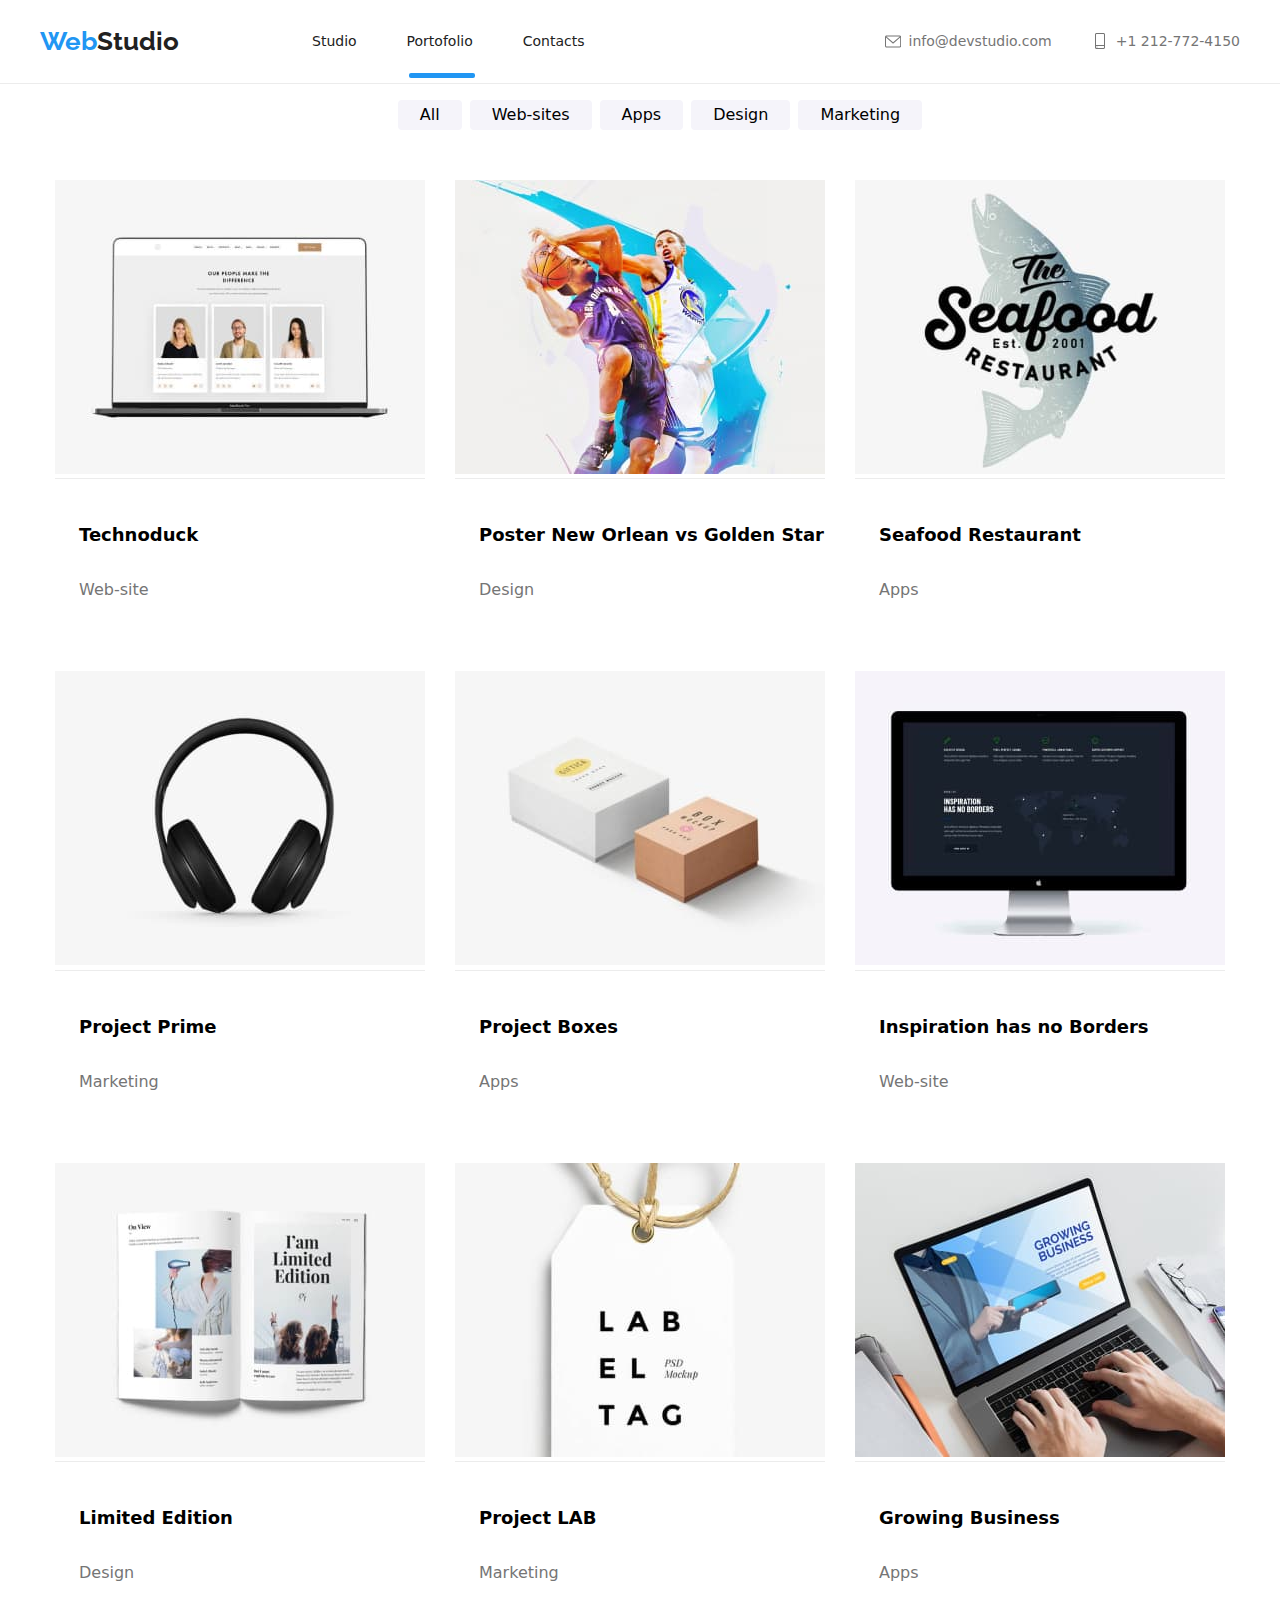
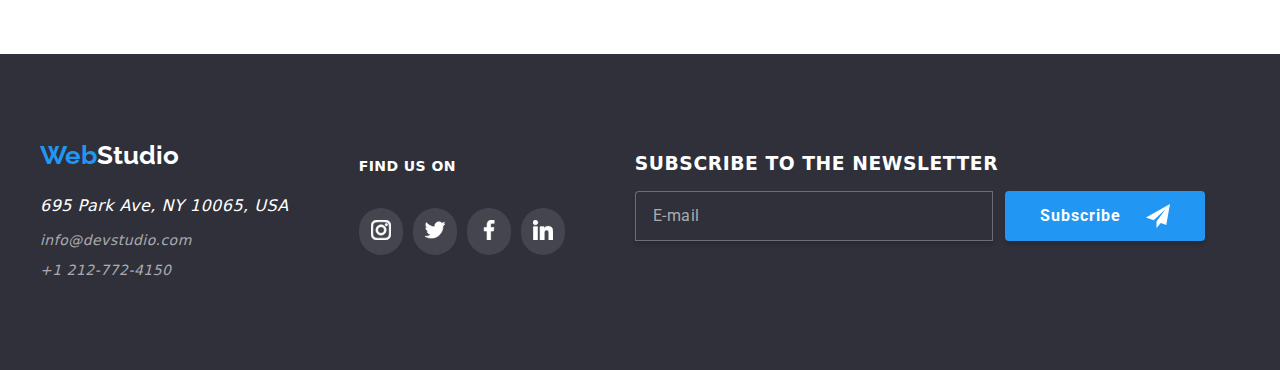
==== portfolio.html @ 45a106b7 "Initial commit" ====
<!DOCTYPE html>
<html lang="en">
  <head>
    <meta charset="UTF-8" />
    <meta name="viewport" content="width=device-width, initial-scale=1.0" />
    <title>Portfolio</title>
    <link
      rel="stylesheet"
      href="https://cdnjs.cloudflare.com/ajax/libs/modern-normalize/2.0.0/modern-normalize.css"
    />
    <link rel="preconnect" href="https://fonts.googleapis.com" />
    <link rel="preconnect" href="https://fonts.gstatic.com" crossorigin />
    <link
      href="https://fonts.googleapis.com/css2?family=Raleway:ital,wght@0,100..900;1,100..900&family=Roboto:ital,wght@0,100;0,300;0,400;0,500;0,700;0,900;1,100;1,300;1,400;1,500;1,700;1,900&display=swap"
      rel="stylesheet"
    />
    <link rel="stylesheet" href="./css/style.css" />
  </head>
  <body>
    <!--Header Section-->
    <header id="webStudio">
      <section class="nav-section studio-section-header">
        <div class="container studio-container">
          <div class="logo">
            <a href="#webStudio" class="logo-link"
              ><p class="studio"><span class="span">Web</span>Studio</p></a
            >
          </div>
          <nav class="nav-bar">
            <ul class="header__nav-list">
              <li>
                <a href="./index.html" class="nav-link">Studio</a>
              </li>
              <li>
                <a href="./portfolio.html"  class="nav-link active">Portofolio</a>
              </li>
              <li><a href="#contact"  class="nav-link">Contacts</a></li>
            </ul>
          </nav>
          <div class="header__nav-links">
            <div class="nav-contacts">
              <a
                href="mailto:info@devstudio.com"
                class="nav-contact"
                target="_blank"
              >
                <svg class="nav-icon__item">
                  <use href="./images/icons/icon.svg.svg#icon-envelope-contact-icon" />
                </svg>
                <p class="nav-contact__item">info@devstudio.com</p>
              </a>
            </div>
            <div class="nav-contacts">
              <a href="tel:+1212-772-4150" class="nav-contact" target="_blank">
                <svg class="nav-icon__item">
                  <use href="./images/icons/icon.svg.svg#icon-smartphone-contact-icon" />
                </svg>
                <p class="nav-contact__item">+1 212-772-4150</p>
              </a>
            </div>
          </div>
        </div>
      </section>
    </header>
    <!--Main Section-->
    <main>
      <section class="main-section">
        <div class="container">
          <ul class="main-section__btn">
            <li><button type="button" class="btn-item">All</button></li>
            <li><button type="button" class="btn-item">Web-sites</button></li>
            <li><button type="button" class="btn-item">Apps</button></li>
            <li><button type="button" class="btn-item">Design</button></li>
            <li><button type="button" class="btn-item">Marketing</button></li>
          </ul>
          <!--Container cu imagini despre Portfolio-->
          <!--Container 1-->
          <div class="our-projects__section">
          <div class="our-projects">
            <div class="our-projects-item">
              <div class="overlay">
                <p>
                  Technoduck is a state-of-the-art coronavirus distribution
                  platform. Companies use this platform for digital espionage
                  and attacks on competitors' secure servers.
                </p>
              </div>
              <img
                src="./images/img-6-1.jpg"
                width="370"
                height="294"
                alt="A laptop with a website"
              />
            </div>
            <div class="our-projects__info">
              <h3 class="our-projects__title">Technoduck</h3>
              <p class="our-projects__subtitle">Web-site</p>
            </div>
          </div>
          <div class="our-projects">
            <div class="our-projects-item">
              <div class="overlay">
                <p>Poster New Orlean vs Golden Star</p>
              </div>
              <img
                src="./images/img-7-1.jpg"
                width="370"
                height="294"
                alt="A design for a poster and two basketball players"
              />
            </div>
            <div class="our-projects__info">
              <h3 class="our-projects__title">
                Poster New Orlean vs Golden Star
              </h3>
              <p class="our-projects__subtitle">Design</p>
            </div>
          </div>
          <div class="our-projects">
            <div class="our-projects-item">
              <div class="overlay">
                <p>Seafood Restaurant</p>
              </div>
              <img
                src="./images/img-8-1.jpg"
                width="370"
                height="294"
                alt="Un design pentru Seafood Restaurant"
              />
            </div>
            <div class="our-projects__info">
              <h3 class="our-projects__title">Seafood Restaurant</h3>
              <p class="our-projects__subtitle">Apps</p>
            </div>
          </div>
          <div class="our-projects">
            <div class="our-projects-item">
              <div class="overlay">
                <p>Project Prime</p>
              </div>
              <img
                src="./images/img-9-1.jpg"
                width="370"
                height="294"
                alt="Headphones"
              />
            </div>
            <div class="our-projects__info">
              <h3 class="our-projects__title">Project Prime</h3>
              <p class="our-projects__subtitle">Marketing</p>
            </div>
          </div>
          <div class="our-projects">
            <div class="our-projects-item">
              <div class="overlay">
                <p>Project Boxes</p>
              </div>
              <img src="./images/img-10-1.jpg" alt="Two Project Boxes" />
            </div>
            <div class="our-projects__info">
              <h3 class="our-projects__title">Project Boxes</h3>
              <p class="our-projects__subtitle">Apps</p>
            </div>
          </div>
          <div class="our-projects">
            <div class="our-projects-item">
              <div class="overlay">
                <p>Inspiration has no Borders</p>
              </div>
              <img
                src="./images/img-11-1.jpg"
                width="370"
                height="294"
                alt="A pc with a website"
              />
            </div>
            <div class="our-projects__info">
              <h3 class="our-projects__title">Inspiration has no Borders</h3>
              <p class="our-projects__subtitle">Web-site</p>
            </div>
          </div>
          <div class="our-projects">
            <div class="our-projects-item">
              <div class="overlay">
                <p>Limited Edition</p>
              </div>
              <img
                src="./images/img-12-1.jpg"
                width="370"
                height="294"
                alt="A design for a book with pictures and text"
              />
            </div>
            <div class="our-projects__info">
              <h3 class="our-projects__title">Limited Edition</h3>
              <p class="our-projects__subtitle">Design</p>
            </div>
          </div>
          <div class="our-projects">
            <div class="our-projects-item">
              <div class="overlay">
                <p>Project LAB</p>
              </div>
              <img
                src="./images/img-13-1.jpg"
                width="370"
                height="294"
                alt="A Project Lab marketing project"
              />
            </div>
            <div class="our-projects__info">
              <h3 class="our-projects__title">Project LAB</h3>
              <p class="our-projects__subtitle">Marketing</p>
            </div>
          </div>
          <div class="our-projects">
            <div class="our-projects-item">
              <div class="overlay">
                <p>Growing Business</p>
              </div>
              <img
                src="./images/img-14-1.jpg"
                width="370"
                height="294"
                alt="A person is typing on the keyboard and looking at a website"
              />
            </div>
            <div class="our-projects__info">
              <h3 class="our-projects__title">Growing Business</h3>
              <p class="our-projects__subtitle">Apps</p>
            </div>
          </div>
        </div>
      </section>
    </main>
    <!--Footer section-->
    <footer>
      <section class="footer-section" >
        <div class="container">
          <div>
            <div class="logo">
              <a href="#webStudio" class="logo-link">
                <p class="studio"><span class="span">Web</span>Studio</p></a
              >
            </div>
            <address class="address">
              <p>695 Park Ave, NY 10065, USA</p>

              <ul class="address-list">
                <li>
                  <a
                    href="mailto:info@devstudio.com"
                    class="address-list__links"
                    >info@devstudio.com</a
                  >
                </li>
                <li>
                  <a href="tel:+1212-772-4150" class="address-list__links"
                    >+1 212-772-4150</a
                  >
                </li>
              </ul>
            </address>
          </div>
          <section class="find-us__section">
            <div><h3 class="find-us__title">FIND US ON</h3></div>
            <div class="find-us__icons">
              <div class="find-us-icon">
                <a href="https://www.instagram.com/">
                  <svg class="find-us-icon__item">
                    <use
                      href="./images/icons/icon.svg.svg#icon-instagram-fooer-icon"
                    />
                  </svg>
                </a>
              </div>
              <div class="find-us-icon">
                <a class="find-us-icon__links" href="https://twitter.com/">
                  <svg class="find-us-icon__item">
                    <use
                      href="./images/icons/icon.svg.svg#icon-twitter-footer-icon"
                    />
                  </svg>
                </a>
              </div>
              <div class="find-us-icon">
                <a href="https://de-de.facebook.com/">
                  <svg class="find-us-icon__item">
                    <use
                      href="./images/icons/icon.svg.svg#icon-facebook-footer-icon"
                    />
                  </svg>
                </a>
              </div>
              <div class="find-us-icon">
                <a href="https://www.linkedin.com/feed/">
                  <svg class="find-us-icon__item">
                    <use
                      href="./images/icons/icon.svg.svg#icon-linkedin-footer-icon"
                    />
                  </svg>
                </a>
              </div>
            </div>
          </section>
          <section class="subscribe__section">
            <div>
              <h3 class="subscribe__title">SUBSCRIBE TO THE NEWSLETTER</h3>
              <form name="subscribe__form" class="subscribe__form">
           <label class="subscribe-form__position">
            <input name="useremail" type="email" class="subscribe-form__input" placeholder="E-mail" />
            <button type="submit" class="subscribe-form__btn btn__title">Subscribe
            <svg class="subscribe-form__svg" width="24px" height="24px">
              <use href="./images/icons/icon.svg.svg#icon-send-icon"></use>
            </svg>
            </button> 
            </div>
          </section>
        </div>
      </section>
    </footer>
  </body>
</html>
---- css/style.css ----
:root {
  --blue: #2196f3;
  --light-grey: #f5f4fa;
  --white: #ffffff;
  --border-color: #ececec;
  --icon-color: #afb1b8;
  --footer-info-color: #ffffff99;
  --light-black: #757575;
  --black: #212121;
  --second-black: rgba(255, 255, 255, 0.1);
  --primary-background-color: #2f303a;
  --primary-font: "Roboto", sans-serif;
  --secondary-font: "Raleway", sans-serif;
}

/*Index html style */
.body {
  color: var(--black);
  font-size: 14px;
  font-family: var(--primary-font);
  margin: 0;
  padding: 0;
}

.section {
  padding: 94px 0;
}
/*Header section style */
.nav-section {
  display: flex;
  border-bottom: 1px solid var(--border-color);
}

.container {
  width: 1200px;
  max-width: 100%;
  margin: 0 auto;
}
.nav-section .container {
  display: flex;
  justify-content: space-between;
  text-align: center;
  flex-direction: row;
  align-items: center;
  gap: 93px;
}

.nav-bar {
  display: flex;
  text-align: center;
  margin-left: 0;
  margin-right: auto;
}
.header__nav-list {
  display: flex;
  gap: 50px;
  list-style: none;
  margin-inline-start: 0;
}

.logo .logo-link {
  font-family: var(--secondary-font);
  font-size: 26px;
  line-height: 30.52px;
  font-weight: 700;
  text-decoration: none;
  color: var(--black);
}
.logo .logo-link .studio .span {
  color: var(--blue);
}
.nav-link {
  text-decoration: none;
  color: var(--black);
  font-weight: 500;
  line-height: 16.41px;
  font-size: 14px;
  position: relative;
}
.nav-link:hover,
.nav-link:focus {
  color: var(--blue);
  text-decoration: none;
  transition: cubic-bezier(0.4, 0, 0.2, 1) 250ms;
}
.nav-link:hover::after,
.nav-link:hover .active::after {
  content: "";
  position: absolute;
  width: 100%;
  top: 40px;
  left: 2px;
  height: 5px;
  border-radius: 2px;
  background-color: var(--blue);
  transition: cubic-bezier(0.4, 0, 0.2, 1) 250ms;
}
.nav-link.active::after {
  content: "";
  position: absolute;
  width: 100%;
  top: 40px;
  left: 2px;
  height: 5px;
  border-radius: 2px;
  background-color: var(--blue);
  transition: cubic-bezier(0.4, 0, 0.2, 1) 250ms;
}

.header__nav-links {
  display: flex;
  gap: 40px;
}
.nav-contacts {
  display: flex;
  position: relative;
  align-items: center;
}
.nav-contacts:focus.nav-contact,
.nav-contact:focus .nav-icon__item {
  color: var(--blue);
  fill: var(--blue);
  text-decoration: none;
  transition: cubic-bezier(0.4, 0, 0.2, 1) 250ms;
}

.nav-contact {
  font-family: inherit;
  font-size: 14px;
  color: var(--light-black);

  font-weight: 500;
  text-decoration: none;
  align-items: center;
  display: flex;
  gap: 8px;
}
.nav-icon__item {
  width: 16px;
  height: 16px;
  fill: var(--light-black);
}
.nav-contacts:hover .nav-contact .nav-icon__item,
.nav-contacts:hover .nav-contact {
  color: var(--blue);
  fill: var(--blue);
  text-decoration: none;
  transition: cubic-bezier(0.4, 0, 0.2, 1) 250ms;
}
/*Hero section style */
.hero-section .container {
  width: 1600px;
  max-width: 100%;
  background-image: linear-gradient(
      to left,
      rgba(47, 48, 58, 0.4),
      rgba(196, 196, 196, 0.1)
    ),
    url(../images/hero-bg-img.jpg);
  background-size: cover;
}

.hero-section-aile {
  display: flex;
  flex-direction: column;
  padding: 164px 0 200px 0;
  align-items: center;
}
.hero-section .hero-section__title {
  text-align: center;
  font-size: 44px;
  line-height: 60px;
  color: var(--white);
  letter-spacing: 0.06em;
  font-weight: 900;
  margin-bottom: 30px;
}
.hero-section__btn {
  font-size: 16px;
  font-weight: 700;
  line-height: 30px;
  color: var(--white);
  background-color: var(--blue);
  padding: 10px 20px;
  border-radius: 4px;
  border: none;
  font-family: inherit;
  cursor: pointer;
}
/*About section style */
.about-us-section__list {
  display: flex;
  justify-content: center;
  gap: 30px;
  list-style: none;
  margin-bottom: 94px;
}

.about-us__icon {
  display: flex;
  justify-content: center;
  padding: 25px 100px;
  background-color: var(--light-grey);
}
.about-us__icon svg {
  width: 70px;
  height: 70px;
}
.about-us-section__title {
  padding-top: 30px;
  font-size: 14px;
  font-weight: 700;
  line-height: 16.41px;
  letter-spacing: 0.03em;
}
.about-us-section__information {
  line-height: 24px;
  letter-spacing: 0.03em;
}

/*What we do section style*/
.what-we-do {
  display: flex;
  flex-direction: row;
  justify-content: center;
  gap: 30px;
  padding-left: 0;
}
.custom-h2 {
  padding-top: 0;
  margin-bottom: 50px;
  text-align: center;
  font-size: 36px;
  font-weight: 700;
  line-height: 42.19px;
  letter-spacing: 0.03em;
}
.img-box {
  position: relative;
}
.box-name {
  position: absolute;
  bottom: 0;
  width: 100%;
  color: var(--white);
  background-color: #2f303acc;
  text-align: center;
  font-family: inherit;
  font-size: 14px;
  font-weight: 700;
  line-height: 16.41px;
  letter-spacing: 0.03em;
  padding: 10px 0;
}

/*Team section style*/
.team-section {
  padding: 94px 0;
  background-color: var(--light-grey);
}

.team-section__cards {
  display: flex;
  gap: 30px;
}
.team-section__card {
  display: flex;
  align-items: center;
  flex-direction: column;
  background-color: var(--white);
  border-radius: 4px;
  box-shadow: 0px 2px 1px 0px rgba(0, 0, 0, 0.2),
    0px 1px 1px 0px rgba(0, 0, 0, 0.14), 0px 1px 3px 0px rgba(0, 0, 0, 0.12);
}

.team-section__h3 {
  text-align: center;
  margin-top: 30px;
  font-size: 16px;
  line-height: 18.75px;
  font-weight: 500;
  letter-spacing: 0.03em;
}
.team-section__subtitle {
  text-align: center;
  margin: 4px 0 20px 0;
  font-size: 16px;
  line-height: 18.75px;
  letter-spacing: 0.03em;
  color: var(--light-black);
}
.team-section-icon__svg {
  width: 20px;
  height: 20px;
  border: none;
}

.team-section__icons {
  display: flex;
  justify-content: center;
  align-items: center;
  padding: 0 0 20px 0;
}

.team-section__icon {
  border-radius: 50%;
  padding: 12px 12px 10px 12px;
  fill: var(--icon-color);
}

.team-section__icon:hover,
.team-section__icon:focus {
  background-color: var(--blue);
  fill: var(--white);
  transition: cubic-bezier(0.4, 0, 0.2, 1) 250ms;
}
/*Customers section style*/

.custom-h2 {
  margin-top: 94px;
}
.customers-section__icons {
  display: flex;
  gap: 30px;
  justify-content: center;
  align-items: center;
  padding-top: 50px;
  padding-bottom: 94px;
}
.customers-section__icon {
  border: 1px solid var(--icon-color);
  border-radius: 4px;
  display: flex;
  padding: 16px 32px;
  justify-content: center;
  align-items: center;
  fill: var(--icon-color);
}

.customers-section__icon:hover,
.customers-section__icon:focus {
  border: 1px solid var(--blue);
  fill: var(--blue);
  transition: cubic-bezier(0.4, 0, 0.2, 1) 250ms;
}
.customers-section__icon-svg:hover,
.customers-section__icon-svg:focus {
  fill: var(--blue);
  transition: cubic-bezier(0.4, 0, 0.2, 1) 250ms;
}
.customers-section__icon-svg {
  width: 100px;
  height: 60px;
}
/*Footer section style*/
.footer-section {
  padding: 60px 0;
  display: flex;
  background-color: var(--primary-background-color);
  color: var(--white);
}
.footer-section .container {
  display: flex;
  flex-direction: row;
  gap: 70px;
}
.address p {
  letter-spacing: 0.03rem;
}

.address-list {
  display: flex;
  flex-direction: column;
  gap: 12px;
  list-style: none;
  padding: 0;
  margin-bottom: 30px;
  letter-spacing: 0.03em;
}
.address-list__links {
  font-family: inherit;
  font-size: 14px;
  font-weight: 400;
  line-height: 16px;
  color: var(--footer-info-color);

  text-decoration: none;
}
.address-list__links:hover,
.address-list__links:focus {
  text-decoration: underline;
  color: var(--blue);
  transition: cubic-bezier(0.4, 0, 0.2, 1) 250ms;
}

.footer-section .logo-link {
  color: var(--white);
}
.find-us__section {
  display: flex;
  flex-direction: column;
  padding: 30px 0;
}
.find-us__icons {
  display: flex;
  gap: 10px;
  flex-direction: row;
  align-items: center;
  justify-content: center;
  padding-top: 20px;
}
.find-us-icon {
  text-align: center;
  padding: 12px 12px 10px 12px;
  border-radius: 50px;
  background: var(--second-black);
  fill: var(--white);
}
.find-us-icon:hover,
.find-us-icon:focus {
  background-color: var(--blue);
  fill: var(--white);
  transition: cubic-bezier(0.4, 0, 0.2, 1) 250ms;
}
.find-us-icon__item {
  width: 20px;
  height: 20px;
  fill: var(--white);
  stroke: var(--white);
}

.find-us__title {
  display: flex;
  align-items: center;
  color: var(--white);
  font-family: inherit;
  font-weight: 700;
  font-size: 14px;
  line-height: 16.41px;
  letter-spacing: 0.03em;
}

.subscribe__title {
  font-family: inherit;
  font-weight: 700;
  line-height: 16.41px;
  letter-spacing: 0.03em;
  text-align: left;
  margin-top: 42px;
  height: 16px;
}
.subscribe-form {
  padding: 12px 0px;
  display: flex;
  flex-direction: row;
  gap: 12px;
}
.subscribe-form__position {
  display: flex;
  flex-direction: row;
  gap: 12px;
}
.subscribe-form__input {
  width: 358px;
  height: 50px;
  top: 2787px;
  left: 815px;
  gap: 0px;
  border-radius: 4px 0px 0px 0px;
  border: 1px solid #ffffff4d;
  opacity: 0px;
  box-shadow: 0px 4px 4px 0px #00000026;
  background-color: var(--primary-background-color);
}

.subscribe-form__input::placeholder {
  color: #ffffff99;
  padding-left: 16px;
  padding: 15px;
  font-family: var(--primary-font);
  font-size: 16px;
  font-weight: 400;
  line-height: 20px;
  letter-spacing: 0.03em;
  text-align: left;
}
.subscribe-form__btn {
  width: 200px;
  height: 50px;
  top: 2787px;
  left: 1185px;
  border-radius: 4px;
  box-shadow: 0px 4px 4px 0px #00000026;
  opacity: 0px;
  background-color: var(--blue);
  color: var(--white);
  font-family: Roboto;
  font-size: 16px;
  font-weight: 700;
  line-height: 30px;
  letter-spacing: 0.06em;
  display: flex;
  justify-content: center;
  align-items: center;
  gap: 25px;
  outline: none;
  border: none;
}

/*Portfolio style*/

/*Main section style*/
.main-section__btn {
  display: flex;
  justify-content: center;
  list-style: none;
  gap: 8px;
}
.btn-item {
  background-color: var(--light-grey);
  font-weight: 500;
  border: none;
  border-radius: 4px;
  padding: 6px 22px;
  font-family: inherit;
}
.btn-item:hover,
.btn-item:focus {
  color: var(--black);
  background-color: var(--blue);
  box-shadow: 1px 4px 6px 0px rgba(0, 0, 0, 0.16),
    0px 4px 4px 0px rgba(0, 0, 0, 0.06), 0px 1px 1px 0px rgba(0, 0, 0, 0.12);
  cursor: pointer;
  transition: cubic-bezier(0.4, 0, 0.2, 1) 250ms;
}
/* Img container section style */
.our-projects__section {
  margin-top: 20px;
  gap: 30px;
  padding: 30px 0;
  display: flex;
  align-items: center;
  justify-content: center;
  flex-wrap: wrap;
}
.our-projects-item {
  background-color: var(--white);
  border-bottom: 1px solid var(--border-color);
  position: relative;
  overflow: hidden;
}
.our-projects:hover,
.our-projects:focus {
  box-shadow: 1px 4px 6px 0px rgba(0, 0, 0, 0.16),
    0px 4px 4px 0px rgba(0, 0, 0, 0.06), 0px 1px 1px 0px rgba(0, 0, 0, 0.12);
  transition: cubic-bezier(0.4, 0, 0.2, 1) 250ms;
}
.our-projects-item:hover .overlay {
  transform: translateY(0);
  transition: cubic-bezier(0.4, 0, 0.2, 1) 250ms;
}
.overlay {
  position: absolute;
  top: 0;
  left: 0;
  width: 100%;
  height: 100%;
  transform: translateY(105%);
  background: #2196f3e5;
  color: var(--white);
  transition-duration: 500ms;
  display: flex;
  justify-content: center;
  align-items: center;
  flex-direction: column;
  gap: 50px;
}

.our-projects__title {
  font-size: 18px;
  font-weight: 700;
  line-height: 36px;
  padding: 20px 0 4px 24px;
}
.our-projects__subtitle {
  padding: 0 0 20px 24px;
  font-size: 16px;
  line-height: 30px;
  color: var(--light-black);
}

/* Style  modal */
.is-hidden {
  opacity: 0;
  visibility: hidden;
  pointer-events: none;
}

[data-modal] {
  height: 100%;
  width: 100%;
  position: fixed;
  top: 0;
  left: 0;
  background-color: rgba(0, 0, 0, 0.5);
}

.is-hidden [data-modal-content] {
  transform: translate(-50%, -50%) skew(10deg);
  transition-duration: 1s;
}

[data-modal-content] {
  width: 528px;
  height: 581px;
  background-color: var(--white);
  position: absolute;
  top: 50%;
  left: 50%;
  transform: translate(-50%, -50%) scale(1);
  transition-duration: 1s;
  padding: 20px;
}

[data-modal-close] {
  position: absolute;
  top: 10px;
  right: 10px;
}
.modal-btn {
  border: 1px solid #0000001a;
  border-radius: 100px;
  background-color: var(--white);
  padding: 5px 10px;
}
.modal-btn:hover,
.modal.btn:focus {
  color: var(--blue);
  cursor: pointer;
  transition: cubic-bezier(0.4, 0, 0.2, 1) 250ms;
}

.modal-title {
  font-family: var(--primary-font);
  font-size: 20px;
  font-weight: 700;
  line-height: 23.44px;
  letter-spacing: 0.03em;
  text-align: center;
}

.modal-form {
  padding: 12px 0px;
  display: flex;
  flex-direction: column;
  gap: 12px;
}

.modal-form__position {
  display: flex;
  flex-direction: column;
  font-weight: 400;
  font-size: 12px;
  line-height: 14px;
  letter-spacing: 0.01em;
  color: rgba(117, 117, 117, 1);
  position: relative;
}

.modal-form__position svg {
  position: absolute;
  width: 18px;
  height: 18px;
  top: 26px;
  left: 7px;
}

.modal-form__position input {
  padding-left: 30px;
}

.modal-form__position input:focus + svg,
.modal-form__position input:hover + svg {
  fill: var(--blue);
  transition: cubic-bezier(0.4, 0, 0.2, 1) 250ms;
}

.modal-form__input {
  outline: none;
  margin-top: 4px;
  border-radius: 4px;
  height: 35px;
  cursor: pointer;
  border: 1px solid rgba(33, 33, 33, 0.2);
  padding-left: 12px;
}

.modal-form__comments {
  outline: none;
  margin-top: 4px;
  border-radius: 4px;
  height: 35px;
  cursor: pointer;
  border: 1px solid rgba(33, 33, 33, 0.2);
  padding-left: 12px;
  padding-top: 5px;
  height: 120px;
}

.modal-form__input:hover,
.modal-form__input:focus,
.modal-form__comments:hover,
.modal-form__comments:focus {
  border-color: var(--blue);
  transition: cubic-bezier(0.4, 0, 0.2, 1) 250ms;
}
.modal-form__checked {
  flex-direction: row;
  align-items: center;
  font-size: 14px;
  font-weight: 400;
  line-height: 24px;
  letter-spacing: 0.03em;
  text-align: left;
  gap: 10px;
  justify-content: center;
}

.condition {
  color: var(--blue);
}

.modal-form__input[type="checkbox"] {
  display: none;
}

.modal-checkbox__position {
  position: relative;
  width: 12px;
  height: 12px;
  border: 1px solid var(--black);
  border-radius: 2px;
}

.modal-form__input[type="checkbox"]:checked + .replace-checkbox {
  background-color: var(--blue);
  border-color: var(--blue);
}

.modal-checkbox__position svg {
  position: absolute;
  height: 12px;
  width: 12px;
  top: -1px;
  left: 0px;
  display: none;
  fill: var(--white);
}

.modal-form__input[type="checkbox"]:checked + .modal-checkbox__position svg {
  display: block;
}

.modal-form__btn {
  width: 200px;
  height: 50px;
  background-color: var(--blue);
  box-shadow: 0px 4px 4px 0px rgba(0, 0, 0, 0.15);
  outline: none;
  border: none;
  cursor: pointer;
  color: var(--white);
  font-size: 16px;
  font-weight: 700;
  line-height: 30px;
  letter-spacing: 0.06em;
  text-align: center;
  border-radius: 4px;
  margin: 30px;
  margin-left: 130px;
}
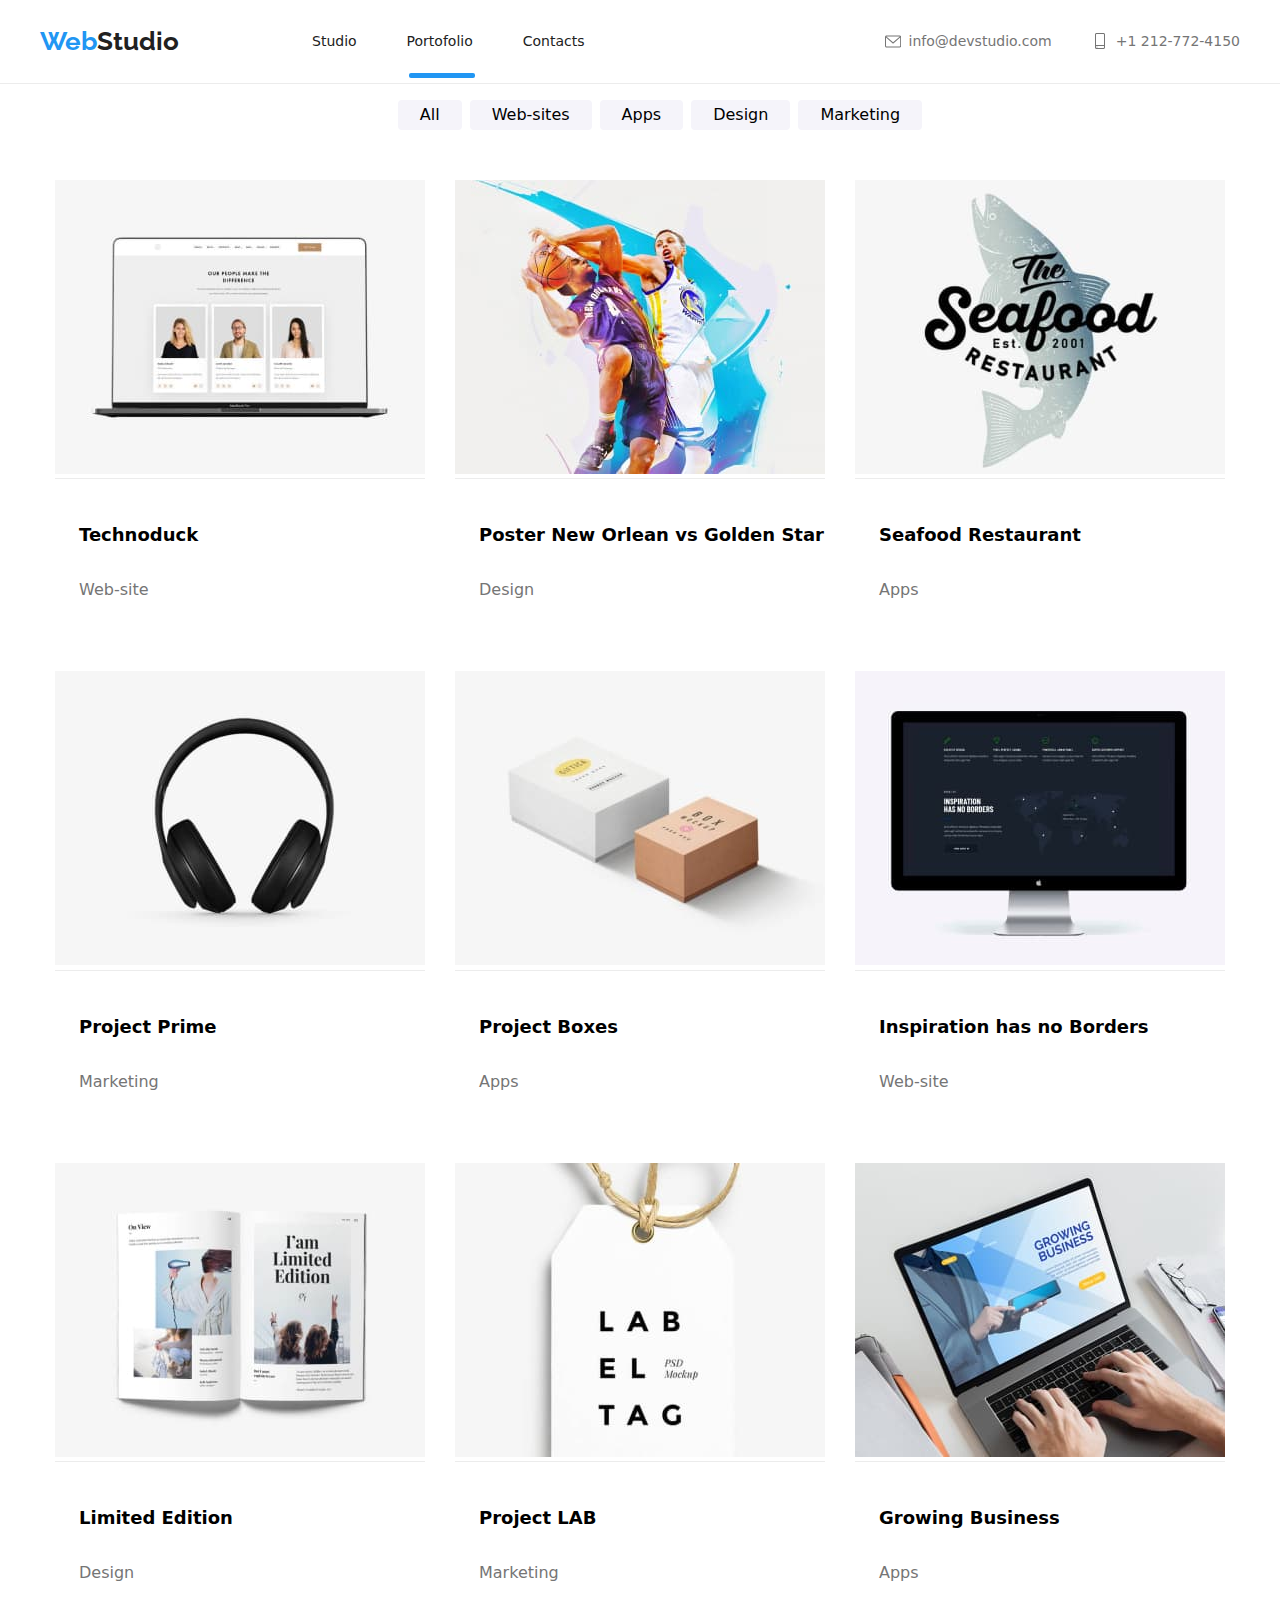
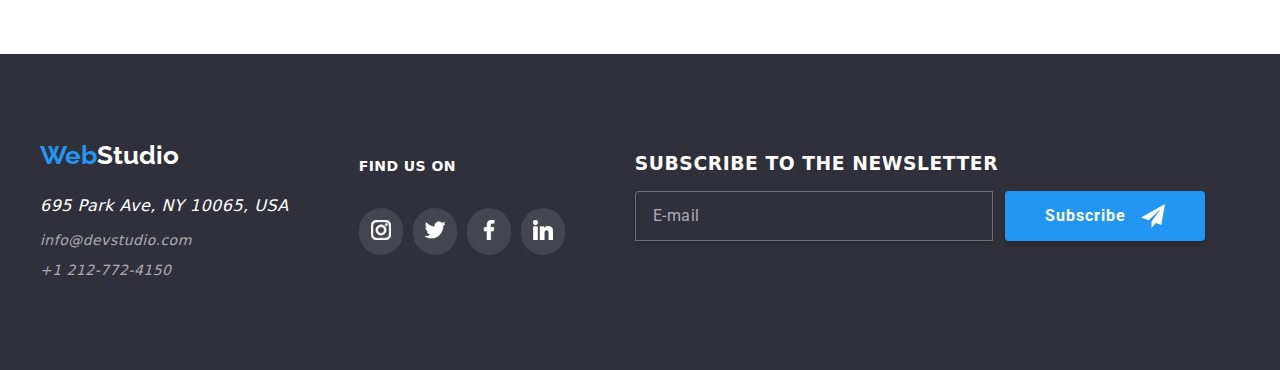
==== commit b6a8d41b: "update 3 tema 7" ====
--- a/portfolio.html
+++ b/portfolio.html
@@ -86,7 +86,7 @@
                 </p>
               </div>
               <img
-                src="./images/img-6-1.jpg"
+                src="./images/img-6-1@x1.jpg"
                 width="370"
                 height="294"
                 alt="A laptop with a website"
@@ -103,7 +103,7 @@
                 <p>Poster New Orlean vs Golden Star</p>
               </div>
               <img
-                src="./images/img-7-1.jpg"
+                src="./images/img-7-1@x1.jpg"
                 width="370"
                 height="294"
                 alt="A design for a poster and two basketball players"
@@ -122,7 +122,7 @@
                 <p>Seafood Restaurant</p>
               </div>
               <img
-                src="./images/img-8-1.jpg"
+                src="./images/img-8-1@x1.jpg"
                 width="370"
                 height="294"
                 alt="Un design pentru Seafood Restaurant"
@@ -139,7 +139,7 @@
                 <p>Project Prime</p>
               </div>
               <img
-                src="./images/img-9-1.jpg"
+                src="./images/img-9-1@x1.jpg"
                 width="370"
                 height="294"
                 alt="Headphones"
@@ -155,7 +155,7 @@
               <div class="overlay">
                 <p>Project Boxes</p>
               </div>
-              <img src="./images/img-10-1.jpg" alt="Two Project Boxes" />
+              <img src="./images/img-10-1@x1.jpg" alt="Two Project Boxes" />
             </div>
             <div class="our-projects__info">
               <h3 class="our-projects__title">Project Boxes</h3>
@@ -168,7 +168,7 @@
                 <p>Inspiration has no Borders</p>
               </div>
               <img
-                src="./images/img-11-1.jpg"
+                src="./images/img-11-1@x1.jpg"
                 width="370"
                 height="294"
                 alt="A pc with a website"
@@ -185,7 +185,7 @@
                 <p>Limited Edition</p>
               </div>
               <img
-                src="./images/img-12-1.jpg"
+                src="./images/img-12-1@x1.jpg"
                 width="370"
                 height="294"
                 alt="A design for a book with pictures and text"
@@ -202,7 +202,7 @@
                 <p>Project LAB</p>
               </div>
               <img
-                src="./images/img-13-1.jpg"
+                src="./images/img-13-1@x1.jpg"
                 width="370"
                 height="294"
                 alt="A Project Lab marketing project"
@@ -219,7 +219,7 @@
                 <p>Growing Business</p>
               </div>
               <img
-                src="./images/img-14-1.jpg"
+                src="./images/img-14-1@x1.jpg"
                 width="370"
                 height="294"
                 alt="A person is typing on the keyboard and looking at a website"
--- a/css/style.css
+++ b/css/style.css
@@ -30,11 +30,11 @@
   display: flex;
   border-bottom: 1px solid var(--border-color);
 }
-
 .container {
-  width: 1200px;
-  max-width: 100%;
+  max-width: 1200px;
+  width: 100%;
   margin: 0 auto;
+  flex-wrap: wrap;
 }
 .nav-section .container {
   display: flex;
@@ -149,14 +149,13 @@
 }
 /*Hero section style */
 .hero-section .container {
-  width: 1600px;
-  max-width: 100%;
+  max-width: 1600px;
   background-image: linear-gradient(
       to left,
       rgba(47, 48, 58, 0.4),
       rgba(196, 196, 196, 0.1)
     ),
-    url(../images/hero-bg-img.jpg);
+    url(../images/hero-bg-img@x1.jpg);
   background-size: cover;
 }
 
@@ -225,6 +224,7 @@
   justify-content: center;
   gap: 30px;
   padding-left: 0;
+  flex-wrap: wrap;
 }
 .custom-h2 {
   padding-top: 0;
@@ -262,6 +262,7 @@
 .team-section__cards {
   display: flex;
   gap: 30px;
+  flex-wrap: wrap;
 }
 .team-section__card {
   display: flex;
@@ -326,6 +327,7 @@
   align-items: center;
   padding-top: 50px;
   padding-bottom: 94px;
+  flex-wrap: wrap;
 }
 .customers-section__icon {
   border: 1px solid var(--icon-color);
@@ -471,6 +473,7 @@
   opacity: 0px;
   box-shadow: 0px 4px 4px 0px #00000026;
   background-color: var(--primary-background-color);
+  color: var(--white);
 }
 
 .subscribe-form__input::placeholder {
@@ -494,7 +497,7 @@
   opacity: 0px;
   background-color: var(--blue);
   color: var(--white);
-  font-family: Roboto;
+  font-family: var(--primary-font);
   font-size: 16px;
   font-weight: 700;
   line-height: 30px;
@@ -502,9 +505,10 @@
   display: flex;
   justify-content: center;
   align-items: center;
-  gap: 25px;
+  gap: 15px;
   outline: none;
   border: none;
+  cursor: pointer;
 }
 
 /*Portfolio style*/
@@ -606,7 +610,7 @@
 }
 
 .is-hidden [data-modal-content] {
-  transform: translate(-50%, -50%) skew(10deg);
+  transform: translate(-50%, -50%) scale(0);
   transition-duration: 1s;
 }
 
@@ -779,3 +783,5 @@
   margin: 30px;
   margin-left: 130px;
 }
+@media screen and (max-width: 1200px) {
+}
